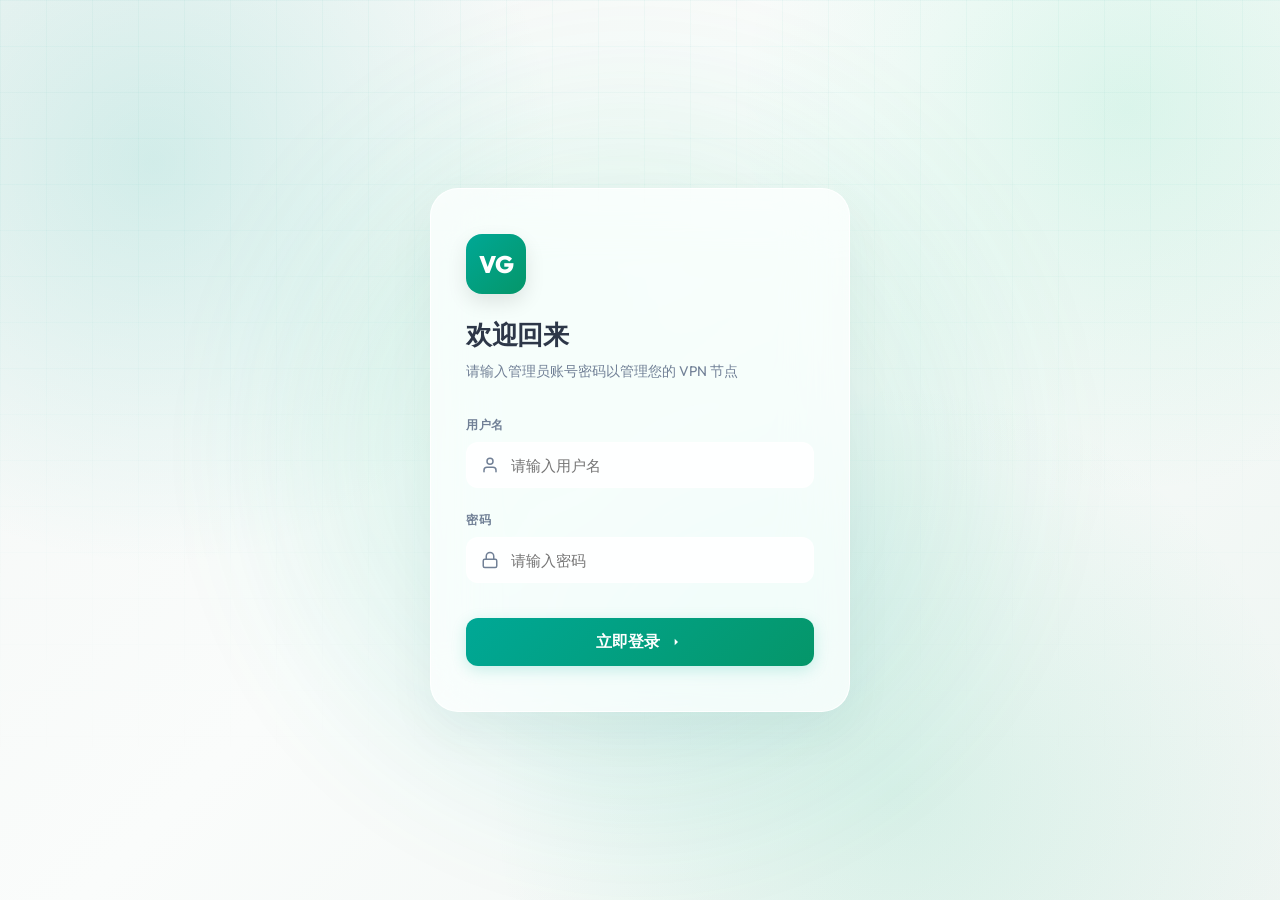
==== web/login.html @ b131cd3c "feat: add login page with responsive design and error handling" ====
<!DOCTYPE html>
<html lang="zh-CN">
<head>
    <meta charset="UTF-8">
    <meta name="viewport" content="width=device-width, initial-scale=1.0">
    <title>登录 - Aimili-VPNGate 面板</title>
    <style>
        @import url('https://fonts.googleapis.com/css2?family=Inter:wght@300;400;500;600;700;800&family=Outfit:wght@300;400;500;600;700&family=JetBrains+Mono:wght@400;500&display=swap');

        :root {
            --primary: #00a896;      /* 温润翡翠绿 */
            --second: #059669;       /* 翠绿 */
            --third: #3b82f6;        /* 晴空蓝 */

            --page-a: #f4f7f6;       /* 白玉微灰 */
            --page-b: #fafcfb;       /* 白玉莹润 */
            --page-c: #eef5f2;       /* 浅青 */

            --text: #2d3748;
            --muted: #718096;
            --glass: rgba(255, 255, 255, 0.72);
            --glass-strong: rgba(255, 255, 255, 0.88);
            --border: rgba(255, 255, 255, 0.92);
            --card: rgba(255, 255, 255, 0.78);

            --shadow: 0 30px 90px rgba(0, 80, 70, 0.08);
            --soft-shadow: 0 20px 50px rgba(0, 80, 70, 0.05);

            --grid: rgba(0, 168, 150, 0.035);
            --glow-1: rgba(0, 168, 150, 0.15);
            --glow-2: rgba(52, 211, 153, 0.15);
            --glow-3: rgba(16, 185, 129, 0.12);
            
            --success: #10b981;
            --danger: #ef4444;
            --warning: #f59e0b;
        }

        body.theme-white {
            --primary: #00a896;
            --second: #059669;
            --third: #3b82f6;
            --page-a: #f4f7f6;
            --page-b: #fafcfb;
            --page-c: #eef5f2;
            --text: #2d3748;
            --muted: #718096;
            --glass: rgba(255, 255, 255, 0.72);
            --glass-strong: rgba(255, 255, 255, 0.88);
            --border: rgba(255, 255, 255, 0.92);
            --card: rgba(255, 255, 255, 0.78);
            --shadow: 0 30px 90px rgba(0, 80, 70, 0.08);
            --soft-shadow: 0 20px 50px rgba(0, 80, 70, 0.05);
            --grid: rgba(0, 168, 150, 0.035);
            --glow-1: rgba(0, 168, 150, 0.15);
            --glow-2: rgba(52, 211, 153, 0.15);
            --glow-3: rgba(16, 185, 129, 0.12);
        }

        body.theme-blue {
            --primary: #4f7cff;
            --second: #00d7b9;
            --third: #9b6cff;
            --page-a: #edf3ff;
            --page-b: #f9fbff;
            --page-c: #edf8f5;
            --text: #111827;
            --muted: #7b8498;
            --glass: rgba(255,255,255,.58);
            --glass-strong: rgba(255,255,255,.78);
            --border: rgba(255,255,255,.78);
            --card: rgba(255,255,255,.62);
            --shadow: 0 30px 90px rgba(42,66,120,.18);
            --soft-shadow: 0 22px 56px rgba(45,70,125,.11);
            --grid: rgba(30,60,120,.055);
            --glow-1: rgba(79,124,255,.34);
            --glow-2: rgba(0,215,185,.28);
            --glow-3: rgba(155,108,255,.26);
        }

        body.theme-orange {
            --primary: #ff8a3d;
            --second: #ffd166;
            --third: #ff5c35;
            --page-a: #fff0e4;
            --page-b: #fffaf4;
            --page-c: #fff3df;
            --text: #111827;
            --muted: #7b8498;
            --glass: rgba(255,255,255,.58);
            --glass-strong: rgba(255,255,255,.78);
            --border: rgba(255,255,255,.78);
            --card: rgba(255,255,255,.62);
            --shadow: 0 30px 90px rgba(42,66,120,.18);
            --soft-shadow: 0 22px 56px rgba(45,70,125,.11);
            --grid: rgba(30,60,120,.055);
            --glow-1: rgba(255,138,61,.36);
            --glow-2: rgba(255,209,102,.26);
            --glow-3: rgba(255,92,53,.24);
        }

        body.theme-red {
            --primary: #ff2d55;
            --second: #ff6b6b;
            --third: #7c1d2c;
            --page-a: #08090d;
            --page-b: #141016;
            --page-c: #25080d;
            --text: #f8fafc;
            --muted: #a2a7b5;
            --glass: rgba(21,22,30,.66);
            --glass-strong: rgba(28,30,40,.78);
            --border: rgba(255,255,255,.12);
            --card: rgba(24,25,35,.72);
            --shadow: 0 34px 100px rgba(0,0,0,.45);
            --soft-shadow: 0 24px 60px rgba(0,0,0,.32);
            --grid: rgba(255,255,255,.045);
            --glow-1: rgba(255,45,85,.3);
            --glow-2: rgba(255,107,107,.18);
            --glow-3: rgba(124,29,44,.28);
        }

        * {
            margin: 0;
            padding: 0;
            box-sizing: border-box;
        }

        body {
            min-height: 100vh;
            font-family: 'Outfit', 'Inter', -apple-system, BlinkMacSystemFont, "Segoe UI", "Microsoft YaHei", "PingFang SC", "Noto Sans CJK SC", "Source Han Sans SC", Roboto, sans-serif;
            color: var(--text);
            background:
                radial-gradient(circle at 12% 18%, var(--glow-1), transparent 30%),
                radial-gradient(circle at 88% 12%, var(--glow-2), transparent 28%),
                radial-gradient(circle at 70% 88%, var(--glow-3), transparent 34%),
                linear-gradient(135deg, var(--page-a) 0%, var(--page-b) 45%, var(--page-c) 100%);
            background-attachment: fixed;
            overflow: hidden;
            display: flex;
            align-items: center;
            justify-content: center;
            padding: 20px;
            position: relative;
        }

        body::before {
            content: "";
            position: fixed;
            inset: 0;
            background-image:
                linear-gradient(var(--grid) 1px, transparent 1px),
                linear-gradient(90deg, var(--grid) 1px, transparent 1px);
            background-size: 46px 46px;
            mask-image: linear-gradient(to bottom, black 0%, transparent 88%);
            pointer-events: none;
            z-index: -3;
        }

        body::after {
            content: "";
            position: fixed;
            width: 680px;
            height: 680px;
            left: 50%;
            top: 50%;
            transform: translate(-50%, -50%);
            background: conic-gradient(from 180deg, var(--glow-1), var(--glow-2), var(--glow-3), var(--glow-1));
            filter: blur(80px);
            border-radius: 50%;
            opacity: .75;
            animation: aurora 14s ease-in-out infinite alternate;
            pointer-events: none;
            z-index: -2;
        }

        @keyframes aurora {
            0% { transform: translate(-54%, -52%) scale(.95) rotate(0deg); }
            100% { transform: translate(-46%, -48%) scale(1.1) rotate(18deg); }
        }

        .login-card {
            background: var(--card);
            backdrop-filter: blur(30px) saturate(180%);
            -webkit-backdrop-filter: blur(30px) saturate(180%);
            border: 1px solid var(--border);
            border-radius: 28px;
            box-shadow: var(--soft-shadow);
            width: 100%;
            max-width: 420px;
            padding: 45px 35px;
            transition: all 0.3s cubic-bezier(0.4, 0, 0.2, 1);
            position: relative;
            z-index: 10;
        }

        .login-card:hover {
            box-shadow: var(--shadow);
        }

        .logo {
            display: inline-flex;
            align-items: center;
            justify-content: center;
            width: 60px;
            height: 60px;
            border-radius: 16px;
            background: linear-gradient(135deg, var(--primary), var(--second));
            color: #fff;
            font-size: 24px;
            font-weight: 800;
            margin-bottom: 24px;
            box-shadow: 0 8px 20px rgba(0,0,0,0.1);
            transition: transform 0.3s ease;
        }

        .login-card:hover .logo {
            transform: rotate(-6deg) scale(1.05);
        }

        .login-card h2 {
            font-size: 26px;
            font-weight: 700;
            margin-bottom: 8px;
            letter-spacing: -0.5px;
        }

        .login-card p {
            color: var(--muted);
            font-size: 14px;
            margin-bottom: 35px;
            line-height: 1.5;
        }

        .form-group {
            margin-bottom: 24px;
            text-align: left;
        }

        .form-group label {
            display: block;
            font-size: 12px;
            color: var(--muted);
            margin-bottom: 8px;
            font-weight: 600;
            letter-spacing: 0.5px;
            text-transform: uppercase;
        }

        .input-wrapper {
            position: relative;
            display: flex;
            align-items: center;
        }

        .form-input {
            width: 100%;
            height: 46px;
            border-radius: 12px;
            border: 1px solid var(--border);
            background: var(--glass-strong);
            color: var(--text);
            padding: 0 16px 0 44px;
            outline: 0;
            font-size: 15px;
            transition: border-color 0.2s, box-shadow 0.2s, background-color 0.2s;
        }

        body.theme-red .form-input {
            background: rgba(255, 255, 255, 0.05);
        }

        .form-input:focus {
            border-color: var(--primary);
            box-shadow: 0 0 0 3px rgba(0, 168, 150, 0.15);
            background: var(--glass-strong);
        }

        body.theme-blue .form-input:focus {
            box-shadow: 0 0 0 3px rgba(79, 124, 255, 0.15);
        }
        body.theme-orange .form-input:focus {
            box-shadow: 0 0 0 3px rgba(255, 138, 61, 0.15);
        }
        body.theme-red .form-input:focus {
            box-shadow: 0 0 0 3px rgba(255, 45, 85, 0.15);
            background: rgba(255, 255, 255, 0.08);
        }

        .input-icon {
            position: absolute;
            left: 15px;
            color: var(--muted);
            width: 18px;
            height: 18px;
            pointer-events: none;
            transition: color 0.2s;
        }

        .form-input:focus + .input-icon {
            color: var(--primary);
        }

        .btn {
            width: 100%;
            height: 48px;
            border: 0;
            border-radius: 12px;
            background: linear-gradient(135deg, var(--primary), var(--second));
            color: #fff;
            font-weight: 600;
            font-size: 15.5px;
            cursor: pointer;
            display: flex;
            align-items: center;
            justify-content: center;
            gap: 8px;
            box-shadow: 0 4px 15px rgba(0, 168, 150, 0.2);
            transition: opacity 0.2s, transform 0.2s, box-shadow 0.2s;
            margin-top: 35px;
        }

        body.theme-blue .btn {
            box-shadow: 0 4px 15px rgba(79, 124, 255, 0.2);
        }
        body.theme-orange .btn {
            box-shadow: 0 4px 15px rgba(255, 138, 61, 0.2);
        }
        body.theme-red .btn {
            box-shadow: 0 4px 15px rgba(255, 45, 85, 0.2);
        }

        .btn:hover {
            opacity: 0.95;
            transform: translateY(-1px);
            box-shadow: 0 6px 20px rgba(0, 168, 150, 0.35);
        }
        body.theme-blue .btn:hover {
            box-shadow: 0 6px 20px rgba(79, 124, 255, 0.35);
        }
        body.theme-orange .btn:hover {
            box-shadow: 0 6px 20px rgba(255, 138, 61, 0.35);
        }
        body.theme-red .btn:hover {
            box-shadow: 0 6px 20px rgba(255, 45, 85, 0.35);
        }

        .btn:active {
            transform: translateY(0);
        }

        .btn:disabled {
            opacity: 0.6;
            cursor: not-allowed;
            transform: none !important;
            box-shadow: none !important;
        }

        .alert {
            padding: 12px 16px;
            border-radius: 12px;
            font-size: 13.5px;
            margin-bottom: 24px;
            display: flex;
            align-items: center;
            gap: 10px;
            text-align: left;
            background: rgba(239, 68, 68, 0.08);
            border: 1px solid rgba(239, 68, 68, 0.15);
            color: var(--danger);
            animation: shake 0.4s ease;
        }

        @keyframes shake {
            0%, 100% { transform: translateX(0); }
            20%, 60% { transform: translateX(-6px); }
            40%, 80% { transform: translateX(6px); }
        }
    </style>
</head>
<body>
    <script>
        // Set body class according to theme immediately before content renders to prevent flicker
        const savedTheme = localStorage.getItem('theme') || 'theme-white';
        document.body.className = savedTheme;
    </script>

    <div class="login-card">
        <div class="logo">VG</div>
        <h2>欢迎回来</h2>
        <p>请输入管理员账号密码以管理您的 VPN 节点</p>

        <div id="error_text" class="alert" style="display: none;">
            <svg style="width:16px;height:16px;fill:currentColor" viewBox="0 0 24 24"><path d="M12 2C6.48 2 2 6.48 2 12s4.48 10 10 10 10-4.48 10-10S17.52 2 12 2zm1 15h-2v-6h2v6zm0-8h-2V7h2v2z"/></svg>
            <span>账号或密码不正确，请重新输入</span>
        </div>

        <form id="login_form" onsubmit="handleLogin(event)">
            <div class="form-group">
                <label for="username">用户名</label>
                <div class="input-wrapper">
                    <input type="text" id="username" name="username" class="form-input" placeholder="请输入用户名" required autocomplete="username">
                    <svg class="input-icon" viewBox="0 0 24 24" fill="none" stroke="currentColor" stroke-width="2" stroke-linecap="round" stroke-linejoin="round"><path d="M20 21v-2a4 4 0 0 0-4-4H8a4 4 0 0 0-4 4v2"/><circle cx="12" cy="7" r="4"/></svg>
                </div>
            </div>
            
            <div class="form-group">
                <label for="password">密码</label>
                <div class="input-wrapper">
                    <input type="password" id="password" name="password" class="form-input" placeholder="请输入密码" required autocomplete="current-password">
                    <svg class="input-icon" viewBox="0 0 24 24" fill="none" stroke="currentColor" stroke-width="2" stroke-linecap="round" stroke-linejoin="round"><rect x="3" y="11" width="18" height="11" rx="2" ry="2"/><path d="M7 11V7a5 5 0 0 1 10 0v4"/></svg>
                </div>
            </div>
            
            <button type="submit" id="submit_btn" class="btn">
                <span>立即登录</span>
                <svg style="width:16px;height:16px;fill:currentColor" viewBox="0 0 24 24"><path d="M10 17l5-5-5-5v10z"/></svg>
            </button>
        </form>
    </div>

    <script>
        async function handleLogin(e) {
            e.preventDefault();
            const uname = document.getElementById("username").value.trim();
            const pwd = document.getElementById("password").value.trim();
            const errorText = document.getElementById("error_text");
            const submitBtn = document.getElementById("submit_btn");

            errorText.style.display = "none";
            submitBtn.disabled = true;
            submitBtn.querySelector("span").textContent = "正在验证...";

            try {
                const response = await fetch("./api/login", {
                    method: "POST",
                    headers: { "Content-Type": "application/json" },
                    body: JSON.stringify({ username: uname, password: pwd })
                });

                const data = await response.json();
                if (response.ok && data.ok) {
                    window.location.reload();
                } else {
                    errorText.querySelector("span").textContent = data.error || "账号或密码不正确，请重新输入";
                    errorText.style.display = "flex";
                    errorText.style.animation = 'none';
                    errorText.offsetHeight; /* trigger reflow */
                    errorText.style.animation = null; 
                    submitBtn.disabled = false;
                    submitBtn.querySelector("span").textContent = "立即登录";
                }
            } catch (err) {
                errorText.querySelector("span").textContent = "连接服务器失败，请稍后重试";
                errorText.style.display = "flex";
                submitBtn.disabled = false;
                submitBtn.querySelector("span").textContent = "立即登录";
            }
        }
    </script>
</body>
</html>
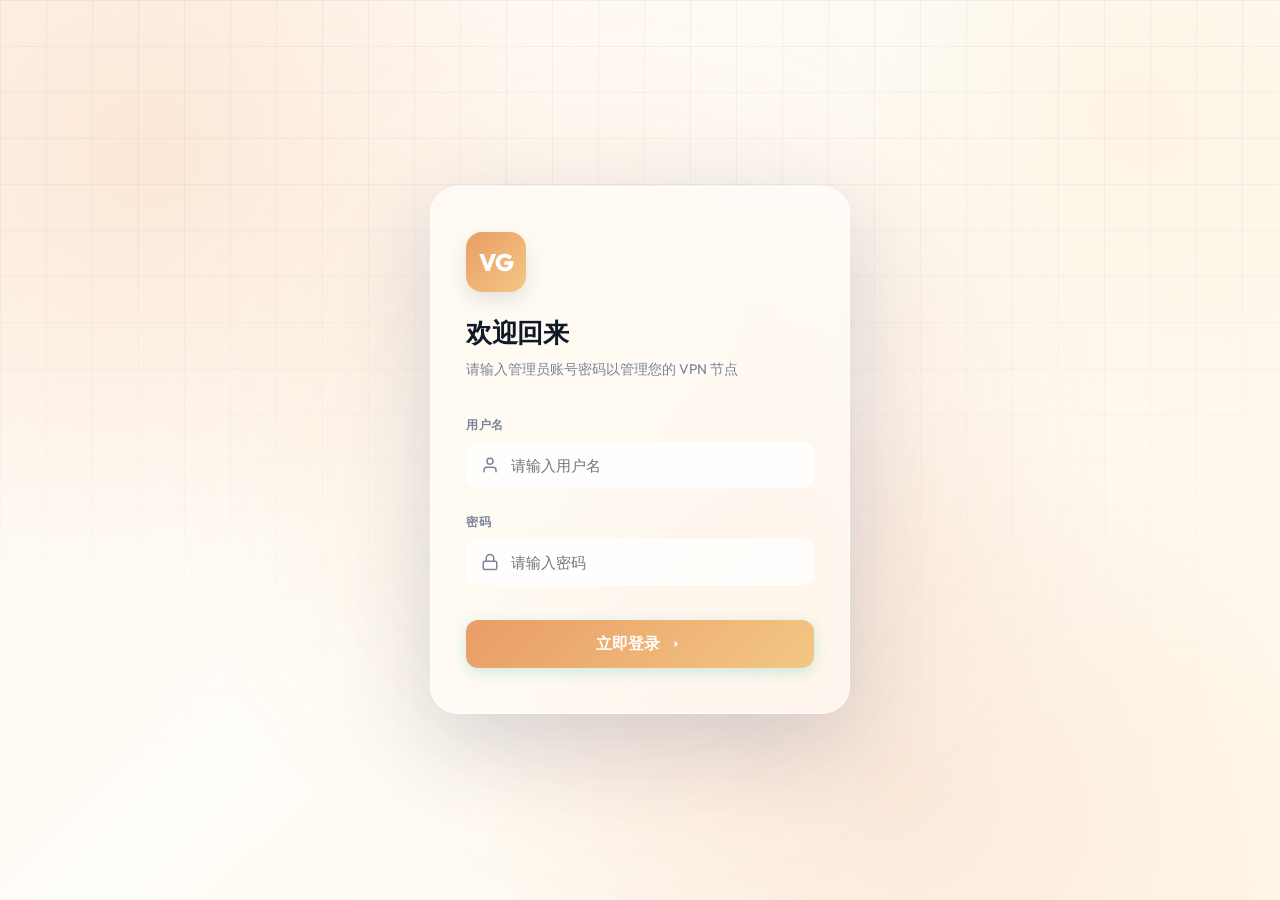
==== commit 97164990: "feat: add subscription management and node sharing UI components" ====
--- a/web/login.html
+++ b/web/login.html
@@ -1,462 +1,241 @@
 <!DOCTYPE html>
 <html lang="zh-CN">
 <head>
-    <meta charset="UTF-8">
-    <meta name="viewport" content="width=device-width, initial-scale=1.0">
-    <title>登录 - Aimili-VPNGate 面板</title>
-    <style>
-        @import url('https://fonts.googleapis.com/css2?family=Inter:wght@300;400;500;600;700;800&family=Outfit:wght@300;400;500;600;700&family=JetBrains+Mono:wght@400;500&display=swap');
-
-        :root {
-            --primary: #00a896;      /* 温润翡翠绿 */
-            --second: #059669;       /* 翠绿 */
-            --third: #3b82f6;        /* 晴空蓝 */
-
-            --page-a: #f4f7f6;       /* 白玉微灰 */
-            --page-b: #fafcfb;       /* 白玉莹润 */
-            --page-c: #eef5f2;       /* 浅青 */
-
-            --text: #2d3748;
-            --muted: #718096;
-            --glass: rgba(255, 255, 255, 0.72);
-            --glass-strong: rgba(255, 255, 255, 0.88);
-            --border: rgba(255, 255, 255, 0.92);
-            --card: rgba(255, 255, 255, 0.78);
-
-            --shadow: 0 30px 90px rgba(0, 80, 70, 0.08);
-            --soft-shadow: 0 20px 50px rgba(0, 80, 70, 0.05);
-
-            --grid: rgba(0, 168, 150, 0.035);
-            --glow-1: rgba(0, 168, 150, 0.15);
-            --glow-2: rgba(52, 211, 153, 0.15);
-            --glow-3: rgba(16, 185, 129, 0.12);
-            
-            --success: #10b981;
-            --danger: #ef4444;
-            --warning: #f59e0b;
-        }
-
-        body.theme-white {
-            --primary: #00a896;
-            --second: #059669;
-            --third: #3b82f6;
-            --page-a: #f4f7f6;
-            --page-b: #fafcfb;
-            --page-c: #eef5f2;
-            --text: #2d3748;
-            --muted: #718096;
-            --glass: rgba(255, 255, 255, 0.72);
-            --glass-strong: rgba(255, 255, 255, 0.88);
-            --border: rgba(255, 255, 255, 0.92);
-            --card: rgba(255, 255, 255, 0.78);
-            --shadow: 0 30px 90px rgba(0, 80, 70, 0.08);
-            --soft-shadow: 0 20px 50px rgba(0, 80, 70, 0.05);
-            --grid: rgba(0, 168, 150, 0.035);
-            --glow-1: rgba(0, 168, 150, 0.15);
-            --glow-2: rgba(52, 211, 153, 0.15);
-            --glow-3: rgba(16, 185, 129, 0.12);
-        }
-
-        body.theme-blue {
-            --primary: #4f7cff;
-            --second: #00d7b9;
-            --third: #9b6cff;
-            --page-a: #edf3ff;
-            --page-b: #f9fbff;
-            --page-c: #edf8f5;
-            --text: #111827;
-            --muted: #7b8498;
-            --glass: rgba(255,255,255,.58);
-            --glass-strong: rgba(255,255,255,.78);
-            --border: rgba(255,255,255,.78);
-            --card: rgba(255,255,255,.62);
-            --shadow: 0 30px 90px rgba(42,66,120,.18);
-            --soft-shadow: 0 22px 56px rgba(45,70,125,.11);
-            --grid: rgba(30,60,120,.055);
-            --glow-1: rgba(79,124,255,.34);
-            --glow-2: rgba(0,215,185,.28);
-            --glow-3: rgba(155,108,255,.26);
-        }
-
-        body.theme-orange {
-            --primary: #ff8a3d;
-            --second: #ffd166;
-            --third: #ff5c35;
-            --page-a: #fff0e4;
-            --page-b: #fffaf4;
-            --page-c: #fff3df;
-            --text: #111827;
-            --muted: #7b8498;
-            --glass: rgba(255,255,255,.58);
-            --glass-strong: rgba(255,255,255,.78);
-            --border: rgba(255,255,255,.78);
-            --card: rgba(255,255,255,.62);
-            --shadow: 0 30px 90px rgba(42,66,120,.18);
-            --soft-shadow: 0 22px 56px rgba(45,70,125,.11);
-            --grid: rgba(30,60,120,.055);
-            --glow-1: rgba(255,138,61,.36);
-            --glow-2: rgba(255,209,102,.26);
-            --glow-3: rgba(255,92,53,.24);
-        }
-
-        body.theme-red {
-            --primary: #ff2d55;
-            --second: #ff6b6b;
-            --third: #7c1d2c;
-            --page-a: #08090d;
-            --page-b: #141016;
-            --page-c: #25080d;
-            --text: #f8fafc;
-            --muted: #a2a7b5;
-            --glass: rgba(21,22,30,.66);
-            --glass-strong: rgba(28,30,40,.78);
-            --border: rgba(255,255,255,.12);
-            --card: rgba(24,25,35,.72);
-            --shadow: 0 34px 100px rgba(0,0,0,.45);
-            --soft-shadow: 0 24px 60px rgba(0,0,0,.32);
-            --grid: rgba(255,255,255,.045);
-            --glow-1: rgba(255,45,85,.3);
-            --glow-2: rgba(255,107,107,.18);
-            --glow-3: rgba(124,29,44,.28);
-        }
-
-        * {
-            margin: 0;
-            padding: 0;
-            box-sizing: border-box;
-        }
-
-        body {
-            min-height: 100vh;
-            font-family: 'Outfit', 'Inter', -apple-system, BlinkMacSystemFont, "Segoe UI", "Microsoft YaHei", "PingFang SC", "Noto Sans CJK SC", "Source Han Sans SC", Roboto, sans-serif;
-            color: var(--text);
-            background:
-                radial-gradient(circle at 12% 18%, var(--glow-1), transparent 30%),
-                radial-gradient(circle at 88% 12%, var(--glow-2), transparent 28%),
-                radial-gradient(circle at 70% 88%, var(--glow-3), transparent 34%),
-                linear-gradient(135deg, var(--page-a) 0%, var(--page-b) 45%, var(--page-c) 100%);
-            background-attachment: fixed;
-            overflow: hidden;
-            display: flex;
-            align-items: center;
-            justify-content: center;
-            padding: 20px;
-            position: relative;
-        }
-
-        body::before {
-            content: "";
-            position: fixed;
-            inset: 0;
-            background-image:
-                linear-gradient(var(--grid) 1px, transparent 1px),
-                linear-gradient(90deg, var(--grid) 1px, transparent 1px);
-            background-size: 46px 46px;
-            mask-image: linear-gradient(to bottom, black 0%, transparent 88%);
-            pointer-events: none;
-            z-index: -3;
-        }
-
-        body::after {
-            content: "";
-            position: fixed;
-            width: 680px;
-            height: 680px;
-            left: 50%;
-            top: 50%;
-            transform: translate(-50%, -50%);
-            background: conic-gradient(from 180deg, var(--glow-1), var(--glow-2), var(--glow-3), var(--glow-1));
-            filter: blur(80px);
-            border-radius: 50%;
-            opacity: .75;
-            animation: aurora 14s ease-in-out infinite alternate;
-            pointer-events: none;
-            z-index: -2;
-        }
-
-        @keyframes aurora {
-            0% { transform: translate(-54%, -52%) scale(.95) rotate(0deg); }
-            100% { transform: translate(-46%, -48%) scale(1.1) rotate(18deg); }
-        }
-
-        .login-card {
-            background: var(--card);
-            backdrop-filter: blur(30px) saturate(180%);
-            -webkit-backdrop-filter: blur(30px) saturate(180%);
-            border: 1px solid var(--border);
-            border-radius: 28px;
-            box-shadow: var(--soft-shadow);
-            width: 100%;
-            max-width: 420px;
-            padding: 45px 35px;
-            transition: all 0.3s cubic-bezier(0.4, 0, 0.2, 1);
-            position: relative;
-            z-index: 10;
-        }
-
-        .login-card:hover {
-            box-shadow: var(--shadow);
-        }
-
-        .logo {
-            display: inline-flex;
-            align-items: center;
-            justify-content: center;
-            width: 60px;
-            height: 60px;
-            border-radius: 16px;
-            background: linear-gradient(135deg, var(--primary), var(--second));
-            color: #fff;
-            font-size: 24px;
-            font-weight: 800;
-            margin-bottom: 24px;
-            box-shadow: 0 8px 20px rgba(0,0,0,0.1);
-            transition: transform 0.3s ease;
-        }
-
-        .login-card:hover .logo {
-            transform: rotate(-6deg) scale(1.05);
-        }
-
-        .login-card h2 {
-            font-size: 26px;
-            font-weight: 700;
-            margin-bottom: 8px;
-            letter-spacing: -0.5px;
-        }
-
-        .login-card p {
-            color: var(--muted);
-            font-size: 14px;
-            margin-bottom: 35px;
-            line-height: 1.5;
-        }
-
-        .form-group {
-            margin-bottom: 24px;
-            text-align: left;
-        }
-
-        .form-group label {
-            display: block;
-            font-size: 12px;
-            color: var(--muted);
-            margin-bottom: 8px;
-            font-weight: 600;
-            letter-spacing: 0.5px;
-            text-transform: uppercase;
-        }
-
-        .input-wrapper {
-            position: relative;
-            display: flex;
-            align-items: center;
-        }
-
-        .form-input {
-            width: 100%;
-            height: 46px;
-            border-radius: 12px;
-            border: 1px solid var(--border);
-            background: var(--glass-strong);
-            color: var(--text);
-            padding: 0 16px 0 44px;
-            outline: 0;
-            font-size: 15px;
-            transition: border-color 0.2s, box-shadow 0.2s, background-color 0.2s;
-        }
-
-        body.theme-red .form-input {
-            background: rgba(255, 255, 255, 0.05);
-        }
-
-        .form-input:focus {
-            border-color: var(--primary);
-            box-shadow: 0 0 0 3px rgba(0, 168, 150, 0.15);
-            background: var(--glass-strong);
-        }
-
-        body.theme-blue .form-input:focus {
-            box-shadow: 0 0 0 3px rgba(79, 124, 255, 0.15);
-        }
-        body.theme-orange .form-input:focus {
-            box-shadow: 0 0 0 3px rgba(255, 138, 61, 0.15);
-        }
-        body.theme-red .form-input:focus {
-            box-shadow: 0 0 0 3px rgba(255, 45, 85, 0.15);
-            background: rgba(255, 255, 255, 0.08);
-        }
-
-        .input-icon {
-            position: absolute;
-            left: 15px;
-            color: var(--muted);
-            width: 18px;
-            height: 18px;
-            pointer-events: none;
-            transition: color 0.2s;
-        }
-
-        .form-input:focus + .input-icon {
-            color: var(--primary);
-        }
-
-        .btn {
-            width: 100%;
-            height: 48px;
-            border: 0;
-            border-radius: 12px;
-            background: linear-gradient(135deg, var(--primary), var(--second));
-            color: #fff;
-            font-weight: 600;
-            font-size: 15.5px;
-            cursor: pointer;
-            display: flex;
-            align-items: center;
-            justify-content: center;
-            gap: 8px;
-            box-shadow: 0 4px 15px rgba(0, 168, 150, 0.2);
-            transition: opacity 0.2s, transform 0.2s, box-shadow 0.2s;
-            margin-top: 35px;
-        }
-
-        body.theme-blue .btn {
-            box-shadow: 0 4px 15px rgba(79, 124, 255, 0.2);
-        }
-        body.theme-orange .btn {
-            box-shadow: 0 4px 15px rgba(255, 138, 61, 0.2);
-        }
-        body.theme-red .btn {
-            box-shadow: 0 4px 15px rgba(255, 45, 85, 0.2);
-        }
-
-        .btn:hover {
-            opacity: 0.95;
-            transform: translateY(-1px);
-            box-shadow: 0 6px 20px rgba(0, 168, 150, 0.35);
-        }
-        body.theme-blue .btn:hover {
-            box-shadow: 0 6px 20px rgba(79, 124, 255, 0.35);
-        }
-        body.theme-orange .btn:hover {
-            box-shadow: 0 6px 20px rgba(255, 138, 61, 0.35);
-        }
-        body.theme-red .btn:hover {
-            box-shadow: 0 6px 20px rgba(255, 45, 85, 0.35);
-        }
-
-        .btn:active {
-            transform: translateY(0);
-        }
-
-        .btn:disabled {
-            opacity: 0.6;
-            cursor: not-allowed;
-            transform: none !important;
-            box-shadow: none !important;
-        }
-
-        .alert {
-            padding: 12px 16px;
-            border-radius: 12px;
-            font-size: 13.5px;
-            margin-bottom: 24px;
-            display: flex;
-            align-items: center;
-            gap: 10px;
-            text-align: left;
-            background: rgba(239, 68, 68, 0.08);
-            border: 1px solid rgba(239, 68, 68, 0.15);
-            color: var(--danger);
-            animation: shake 0.4s ease;
-        }
-
-        @keyframes shake {
-            0%, 100% { transform: translateX(0); }
-            20%, 60% { transform: translateX(-6px); }
-            40%, 80% { transform: translateX(6px); }
-        }
-    </style>
+  <meta charset="UTF-8">
+  <meta name="viewport" content="width=device-width, initial-scale=1.0">
+  <title>登录 - Aimili-VPNGate 面板</title>
+  <link rel="stylesheet" href="css/theme.css">
+  <style>
+    /* 登录页独有的极光背景，使用主题变量 */
+    :root {
+      --grid: rgba(30, 60, 120, 0.055);
+      --glow-1: rgba(233, 157, 102, 0.18);
+      --glow-2: rgba(243, 199, 132, 0.14);
+      --glow-3: rgba(217, 120, 82, 0.12);
+    }
+
+    body {
+      min-height: 100vh;
+      margin: 0;
+      font-family: 'Outfit', 'Inter', -apple-system, BlinkMacSystemFont, "Segoe UI", "Microsoft YaHei", "PingFang SC", sans-serif;
+      color: var(--text);
+      background:
+        radial-gradient(circle at 12% 18%, var(--glow-1), transparent 30%),
+        radial-gradient(circle at 88% 12%, var(--glow-2), transparent 28%),
+        radial-gradient(circle at 70% 88%, var(--glow-3), transparent 34%),
+        linear-gradient(135deg, var(--page-a) 0%, var(--page-b) 45%, var(--page-c) 100%);
+      background-attachment: fixed;
+      display: flex; align-items: center; justify-content: center;
+      padding: 20px; position: relative;
+    }
+
+    body::before {
+      content: ""; position: fixed; inset: 0;
+      background-image: linear-gradient(var(--grid) 1px, transparent 1px),
+                        linear-gradient(90deg, var(--grid) 1px, transparent 1px);
+      background-size: 46px 46px;
+      mask-image: linear-gradient(to bottom, black 0%, transparent 88%);
+      pointer-events: none; z-index: -3;
+    }
+
+    body::after {
+      content: ""; position: fixed;
+      width: 680px; height: 680px;
+      left: 50%; top: 50%;
+      transform: translate(-50%, -50%);
+      background: conic-gradient(from 180deg, var(--glow-1), var(--glow-2), var(--glow-3), var(--glow-1));
+      filter: blur(80px); border-radius: 50%; opacity: .75;
+      animation: aurora 14s ease-in-out infinite alternate;
+      pointer-events: none; z-index: -2;
+    }
+
+    @keyframes aurora {
+      0% { transform: translate(-54%, -52%) scale(.95) rotate(0deg); }
+      100% { transform: translate(-46%, -48%) scale(1.1) rotate(18deg); }
+    }
+
+    /* 登录卡片 */
+    .login-card {
+      background: var(--card);
+      backdrop-filter: blur(30px) saturate(180%);
+      -webkit-backdrop-filter: blur(30px) saturate(180%);
+      border: 1px solid var(--border);
+      border-radius: 28px;
+      box-shadow: var(--shadow);
+      width: 100%; max-width: 420px;
+      padding: 45px 35px;
+      position: relative; z-index: 10;
+      transition: box-shadow .3s;
+    }
+
+    .logo {
+      display: inline-flex; align-items: center; justify-content: center;
+      width: 60px; height: 60px; border-radius: 16px;
+      background: linear-gradient(135deg, var(--primary), var(--second));
+      color: #fff; font-size: 24px; font-weight: 800;
+      margin-bottom: 24px;
+      box-shadow: 0 8px 20px rgba(0, 0, 0, 0.1);
+      transition: transform .3s;
+    }
+    .login-card:hover .logo { transform: rotate(-6deg) scale(1.05); }
+
+    .login-card h2 { font-size: 26px; font-weight: 700; margin-bottom: 8px; letter-spacing: -0.5px; }
+    .login-card p { color: var(--muted); font-size: 14px; margin-bottom: 35px; }
+
+    .form-group { margin-bottom: 24px; text-align: left; }
+    .form-group label {
+      display: block; font-size: 12px; color: var(--muted);
+      margin-bottom: 8px; font-weight: 600; text-transform: uppercase; letter-spacing: 0.5px;
+    }
+
+    .input-wrapper { position: relative; display: flex; align-items: center; }
+    .form-input {
+      width: 100%; height: 46px; border-radius: 12px;
+      border: 1px solid var(--border);
+      background: var(--glass-strong); color: var(--text);
+      padding: 0 16px 0 44px; outline: 0; font-size: 15px;
+      transition: border-color .2s, box-shadow .2s;
+    }
+    .form-input:focus {
+      border-color: var(--primary);
+      box-shadow: 0 0 0 3px var(--focus-ring);
+    }
+
+    .input-icon {
+      position: absolute; left: 15px; color: var(--muted);
+      width: 18px; height: 18px; pointer-events: none;
+      transition: color .2s;
+    }
+    .form-input:focus + .input-icon { color: var(--primary); }
+
+    .btn-submit {
+      width: 100%; height: 48px; border: 0; border-radius: 12px;
+      background: linear-gradient(135deg, var(--primary), var(--second));
+      color: #fff; font-weight: 600; font-size: 15.5px;
+      cursor: pointer; display: flex; align-items: center; justify-content: center; gap: 8px;
+      box-shadow: 0 4px 15px rgba(0, 168, 150, 0.2);
+      transition: opacity .2s, transform .2s, box-shadow .2s;
+      margin-top: 35px;
+    }
+    .btn-submit:hover { opacity: .95; transform: translateY(-1px); box-shadow: 0 6px 20px rgba(0, 168, 150, 0.35); }
+    .btn-submit:active { transform: translateY(0); }
+    .btn-submit:disabled { opacity: .6; cursor: not-allowed; transform: none; box-shadow: none; }
+
+    .alert {
+      padding: 12px 16px; border-radius: 12px; font-size: 13.5px;
+      margin-bottom: 24px; display: flex; align-items: center; gap: 10px;
+      text-align: left;
+      background: var(--red-soft);
+      border: 1px solid color-mix(in srgb, var(--danger) 26%, transparent);
+      color: var(--danger);
+      animation: shake .4s ease;
+    }
+
+    @keyframes shake {
+      0%, 100% { transform: translateX(0); }
+      20%, 60% { transform: translateX(-6px); }
+      40%, 80% { transform: translateX(6px); }
+    }
+
+    /* 赤黑主题登录页覆盖 */
+    body:has(#theme-red:checked) .form-input {
+      background: rgba(255, 255, 255, 0.05);
+    }
+    body:has(#theme-red:checked) .form-input:focus {
+      box-shadow: 0 0 0 3px rgba(255, 45, 85, 0.15);
+      background: rgba(255, 255, 255, 0.08);
+    }
+    body:has(#theme-red:checked) .btn-submit {
+      box-shadow: 0 4px 15px rgba(255, 45, 85, 0.2);
+    }
+    body:has(#theme-red:checked) .btn-submit:hover {
+      box-shadow: 0 6px 20px rgba(255, 45, 85, 0.35);
+    }
+  </style>
 </head>
 <body>
-    <script>
-        // Set body class according to theme immediately before content renders to prevent flicker
-        const savedTheme = localStorage.getItem('theme') || 'theme-white';
-        document.body.className = savedTheme;
-    </script>
-
-    <div class="login-card">
-        <div class="logo">VG</div>
-        <h2>欢迎回来</h2>
-        <p>请输入管理员账号密码以管理您的 VPN 节点</p>
-
-        <div id="error_text" class="alert" style="display: none;">
-            <svg style="width:16px;height:16px;fill:currentColor" viewBox="0 0 24 24"><path d="M12 2C6.48 2 2 6.48 2 12s4.48 10 10 10 10-4.48 10-10S17.52 2 12 2zm1 15h-2v-6h2v6zm0-8h-2V7h2v2z"/></svg>
-            <span>账号或密码不正确，请重新输入</span>
+  <!-- 主题切换 (与主面板共享 localStorage key) -->
+  <input type="radio" name="theme" id="theme-orange" checked style="display:none">
+  <input type="radio" name="theme" id="theme-red" style="display:none">
+
+  <script>
+    (function(){
+      const saved = localStorage.getItem('theme') || 'theme-orange';
+      const el = document.getElementById(saved);
+      if (el) el.checked = true;
+    })();
+  </script>
+
+  <div class="login-card">
+    <div class="logo">VG</div>
+    <h2>欢迎回来</h2>
+    <p>请输入管理员账号密码以管理您的 VPN 节点</p>
+
+    <div id="error_text" class="alert" style="display:none">
+      <svg style="width:16px;height:16px;fill:currentColor" viewBox="0 0 24 24"><path d="M12 2C6.48 2 2 6.48 2 12s4.48 10 10 10 10-4.48 10-10S17.52 2 12 2zm1 15h-2v-6h2v6zm0-8h-2V7h2v2z"/></svg>
+      <span>账号或密码不正确，请重新输入</span>
+    </div>
+
+    <form id="login_form" onsubmit="handleLogin(event)">
+      <div class="form-group">
+        <label for="username">用户名</label>
+        <div class="input-wrapper">
+          <input type="text" id="username" name="username" class="form-input" placeholder="请输入用户名" required autocomplete="username">
+          <svg class="input-icon" viewBox="0 0 24 24" fill="none" stroke="currentColor" stroke-width="2" stroke-linecap="round" stroke-linejoin="round"><path d="M20 21v-2a4 4 0 0 0-4-4H8a4 4 0 0 0-4 4v2"/><circle cx="12" cy="7" r="4"/></svg>
         </div>
-
-        <form id="login_form" onsubmit="handleLogin(event)">
-            <div class="form-group">
-                <label for="username">用户名</label>
-                <div class="input-wrapper">
-                    <input type="text" id="username" name="username" class="form-input" placeholder="请输入用户名" required autocomplete="username">
-                    <svg class="input-icon" viewBox="0 0 24 24" fill="none" stroke="currentColor" stroke-width="2" stroke-linecap="round" stroke-linejoin="round"><path d="M20 21v-2a4 4 0 0 0-4-4H8a4 4 0 0 0-4 4v2"/><circle cx="12" cy="7" r="4"/></svg>
-                </div>
-            </div>
-            
-            <div class="form-group">
-                <label for="password">密码</label>
-                <div class="input-wrapper">
-                    <input type="password" id="password" name="password" class="form-input" placeholder="请输入密码" required autocomplete="current-password">
-                    <svg class="input-icon" viewBox="0 0 24 24" fill="none" stroke="currentColor" stroke-width="2" stroke-linecap="round" stroke-linejoin="round"><rect x="3" y="11" width="18" height="11" rx="2" ry="2"/><path d="M7 11V7a5 5 0 0 1 10 0v4"/></svg>
-                </div>
-            </div>
-            
-            <button type="submit" id="submit_btn" class="btn">
-                <span>立即登录</span>
-                <svg style="width:16px;height:16px;fill:currentColor" viewBox="0 0 24 24"><path d="M10 17l5-5-5-5v10z"/></svg>
-            </button>
-        </form>
-    </div>
-
-    <script>
-        async function handleLogin(e) {
-            e.preventDefault();
-            const uname = document.getElementById("username").value.trim();
-            const pwd = document.getElementById("password").value.trim();
-            const errorText = document.getElementById("error_text");
-            const submitBtn = document.getElementById("submit_btn");
-
-            errorText.style.display = "none";
-            submitBtn.disabled = true;
-            submitBtn.querySelector("span").textContent = "正在验证...";
-
-            try {
-                const response = await fetch("./api/login", {
-                    method: "POST",
-                    headers: { "Content-Type": "application/json" },
-                    body: JSON.stringify({ username: uname, password: pwd })
-                });
-
-                const data = await response.json();
-                if (response.ok && data.ok) {
-                    window.location.reload();
-                } else {
-                    errorText.querySelector("span").textContent = data.error || "账号或密码不正确，请重新输入";
-                    errorText.style.display = "flex";
-                    errorText.style.animation = 'none';
-                    errorText.offsetHeight; /* trigger reflow */
-                    errorText.style.animation = null; 
-                    submitBtn.disabled = false;
-                    submitBtn.querySelector("span").textContent = "立即登录";
-                }
-            } catch (err) {
-                errorText.querySelector("span").textContent = "连接服务器失败，请稍后重试";
-                errorText.style.display = "flex";
-                submitBtn.disabled = false;
-                submitBtn.querySelector("span").textContent = "立即登录";
-            }
+      </div>
+      <div class="form-group">
+        <label for="password">密码</label>
+        <div class="input-wrapper">
+          <input type="password" id="password" name="password" class="form-input" placeholder="请输入密码" required autocomplete="current-password">
+          <svg class="input-icon" viewBox="0 0 24 24" fill="none" stroke="currentColor" stroke-width="2" stroke-linecap="round" stroke-linejoin="round"><rect x="3" y="11" width="18" height="11" rx="2" ry="2"/><path d="M7 11V7a5 5 0 0 1 10 0v4"/></svg>
+        </div>
+      </div>
+      <button type="submit" id="submit_btn" class="btn-submit">
+        <span>立即登录</span>
+        <svg style="width:16px;height:16px;fill:currentColor" viewBox="0 0 24 24"><path d="M10 17l5-5-5-5v10z"/></svg>
+      </button>
+    </form>
+  </div>
+
+  <script>
+    async function handleLogin(e) {
+      e.preventDefault();
+      const uname = document.getElementById("username").value.trim();
+      const pwd = document.getElementById("password").value.trim();
+      const errorText = document.getElementById("error_text");
+      const submitBtn = document.getElementById("submit_btn");
+
+      errorText.style.display = "none";
+      submitBtn.disabled = true;
+      submitBtn.querySelector("span").textContent = "正在验证...";
+
+      try {
+        const response = await fetch("./api/login", {
+          method: "POST",
+          headers: { "Content-Type": "application/json" },
+          body: JSON.stringify({ username: uname, password: pwd })
+        });
+        const data = await response.json();
+        if (response.ok && data.ok) {
+          window.location.reload();
+        } else {
+          errorText.querySelector("span").textContent = data.error || "账号或密码不正确，请重新输入";
+          errorText.style.display = "flex";
+          // 重新触发 shake 动画
+          errorText.style.animation = 'none';
+          errorText.offsetHeight;
+          errorText.style.animation = null;
+          submitBtn.disabled = false;
+          submitBtn.querySelector("span").textContent = "立即登录";
         }
-    </script>
+      } catch (err) {
+        errorText.querySelector("span").textContent = "连接服务器失败，请稍后重试";
+        errorText.style.display = "flex";
+        submitBtn.disabled = false;
+        submitBtn.querySelector("span").textContent = "立即登录";
+      }
+    }
+  </script>
 </body>
 </html>
--- a/web/css/theme.css
+++ b/web/css/theme.css
@@ -0,0 +1,948 @@
+/* ═════════════════════════════════════════════════
+   AimiliVPN Panel — Theme System v2
+   Tailwind CDN + CSS Variables 双主题
+   仅定义 Tailwind 表达不了的：玻璃拟态、组件结构、主题切换、动画
+   ═════════════════════════════════════════════════ */
+
+@import url('https://fonts.googleapis.com/css2?family=Inter:wght@300;400;500;600;700;800&family=Outfit:wght@300;400;500;600;700&family=JetBrains+Mono:wght@400;500&display=swap');
+
+/* ── 主题：暖橙（默认） ── */
+:root,
+body:has(#theme-orange:checked) {
+  --primary: #e99d66;
+  --second: #f3c784;
+  --third: #d97852;
+  --page-a: #fff5ec;
+  --page-b: #fffdf8;
+  --page-c: #fff6e8;
+  --text: #111827;
+  --muted: #7b8498;
+  --text-soft: #a4acbc;
+  --glass: rgba(255,255,255,.58);
+  --glass-strong: rgba(255,255,255,.78);
+  --border: rgba(255,255,255,.78);
+  --card: rgba(255,255,255,.62);
+  --shadow: 0 30px 90px rgba(42,66,120,.18);
+  --soft-shadow: 0 22px 56px rgba(45,70,125,.11);
+  --grid: rgba(30,60,120,.055);
+  --glow-1: rgba(233,157,102,.18);
+  --glow-2: rgba(243,199,132,.14);
+  --glow-3: rgba(217,120,82,.12);
+  --success: #2fa37a;
+  --danger: #dc5a61;
+  --warning: #d99a32;
+  --green: var(--success);
+  --red: var(--danger);
+  --yellow: var(--warning);
+  --surface-line: rgba(124,86,50,.16);
+  --primary-soft: rgba(233,157,102,.1);
+  --green-soft: rgba(47,163,122,.12);
+  --red-soft: rgba(220,90,97,.12);
+  --yellow-soft: rgba(217,154,50,.12);
+  --focus-ring: rgba(233,157,102,.22);
+}
+
+/* ── 主题：赤黑 ── */
+body:has(#theme-red:checked) {
+  --primary: #e85b78;
+  --second: #d9778a;
+  --third: #6f2a3c;
+  --page-a: #08090d;
+  --page-b: #121018;
+  --page-c: #1d1118;
+  --text: #f8fafc;
+  --muted: #a2a7b5;
+  --text-soft: #76788e;
+  --glass: rgba(21,22,30,.66);
+  --glass-strong: rgba(28,30,40,.78);
+  --border: rgba(255,255,255,.12);
+  --card: rgba(24,25,35,.72);
+  --shadow: 0 34px 100px rgba(0,0,0,.45);
+  --soft-shadow: 0 24px 60px rgba(0,0,0,.32);
+  --grid: rgba(255,255,255,.045);
+  --glow-1: rgba(232,91,120,.16);
+  --glow-2: rgba(217,119,138,.1);
+  --glow-3: rgba(111,42,60,.14);
+  --success: #2fa37a;
+  --danger: #dc5a61;
+  --warning: #d99a32;
+  --green: var(--success);
+  --red: var(--danger);
+  --yellow: var(--warning);
+  --surface-line: rgba(255,255,255,.095);
+  --primary-soft: rgba(232,91,120,.1);
+  --green-soft: rgba(47,163,122,.12);
+  --red-soft: rgba(220,90,97,.12);
+  --yellow-soft: rgba(217,154,50,.12);
+  --focus-ring: rgba(232,91,120,.28);
+}
+
+/* ── Reset ── */
+*, *::before, *::after { margin:0; padding:0; box-sizing:border-box; }
+html { width:100%; height:100%; overflow:hidden; }
+body {
+  width:100%; height:100vh; overflow:hidden;
+  font-family: 'Outfit','Inter',-apple-system,BlinkMacSystemFont,"Segoe UI","PingFang SC","Microsoft YaHei","Noto Sans CJK SC",sans-serif;
+  font-size:13.5px; line-height:1.6; font-weight:400;
+  color:var(--text);
+  background:
+    radial-gradient(circle at 12% 18%, var(--glow-1), transparent 30%),
+    radial-gradient(circle at 88% 12%, var(--glow-2), transparent 28%),
+    radial-gradient(circle at 70% 88%, var(--glow-3), transparent 34%),
+    linear-gradient(135deg, var(--page-a) 0%, var(--page-b) 45%, var(--page-c) 100%);
+  background-attachment:fixed;
+  display:flex; flex-direction:column;
+}
+
+/* ── 环境纹理 ── */
+body::before {
+  content:""; position:fixed; inset:0; pointer-events:none; z-index:-3;
+  background-image:
+    linear-gradient(var(--grid) 1px, transparent 1px),
+    linear-gradient(90deg, var(--grid) 1px, transparent 1px);
+  background-size:46px 46px;
+  mask-image:linear-gradient(to bottom, black 0%, transparent 88%);
+}
+body::after {
+  content:""; position:fixed; width:680px; height:680px;
+  left:50%; top:46%; transform:translate(-50%,-50%);
+  background:conic-gradient(from 180deg, var(--glow-1), var(--glow-2), var(--glow-3), var(--glow-1));
+  filter:blur(80px); border-radius:50%; opacity:.75;
+  animation:aurora 14s ease-in-out infinite alternate;
+  pointer-events:none; z-index:-2;
+}
+
+/* ── 排版 ── */
+h2 { font-size:22px; font-weight:800; line-height:1.3; color:var(--text); letter-spacing:-0.3px; }
+h3 { font-size:18px; font-weight:700; line-height:1.4; color:var(--text); }
+label { color:var(--muted); font-weight:600; }
+
+/* ── 玻璃拟态工具类 ── */
+.glass-panel {
+  background:linear-gradient(160deg, var(--glass-strong), var(--glass) 60%, var(--glass));
+  backdrop-filter:blur(40px) saturate(200%);
+  -webkit-backdrop-filter:blur(40px) saturate(200%);
+  border:1px solid var(--border);
+  box-shadow:
+    inset 0 1px 0 rgba(255,255,255,.55),
+    inset 0 -1px 0 rgba(255,255,255,.12),
+    0 4px 24px rgba(0,0,0,.06),
+    0 1px 4px rgba(0,0,0,.04);
+}
+.glass-card {
+  background:linear-gradient(160deg, rgba(255,255,255,.86), var(--card) 55%, var(--card));
+  backdrop-filter:blur(40px) saturate(200%);
+  -webkit-backdrop-filter:blur(40px) saturate(200%);
+  border:1px solid var(--border);
+  box-shadow:
+    inset 0 1px 0 rgba(255,255,255,.55),
+    inset 0 -1px 0 rgba(255,255,255,.1),
+    0 4px 24px rgba(0,0,0,.06),
+    0 1px 4px rgba(0,0,0,.04);
+}
+
+/* ── 按钮基础 ── */
+.btn-primary-action {
+  background:linear-gradient(145deg, var(--primary), var(--second));
+  border:1px solid transparent;
+  color:#fff; font-weight:700;
+  transition:all .18s ease;
+}
+.btn-primary-action:hover {
+  background:linear-gradient(145deg, color-mix(in srgb, var(--primary) 90%, white), var(--primary));
+  transform:translateY(-1px);
+}
+
+/* ── 侧边栏 ── */
+.sidebar-logo { display:flex; align-items:center; gap:12px; padding:22px 18px 16px; flex-shrink:0; }
+.sidebar-logo-icon {
+  width:38px; height:38px; flex-shrink:0; border-radius:12px;
+  background:linear-gradient(135deg, var(--primary), var(--second));
+  display:flex; align-items:center; justify-content:center;
+  color:#fff; font-weight:800; font-size:13px;
+  box-shadow:0 8px 18px color-mix(in srgb, var(--primary) 32%, transparent);
+}
+.sidebar-logo-name {
+  font-size:14px; font-weight:750; color:var(--text); white-space:nowrap; overflow:hidden; text-overflow:ellipsis;
+}
+.sidebar-social-links { display:flex; align-items:center; gap:5px; margin-top:5px; }
+.sidebar-social-links a {
+  display:inline-flex; align-items:center; gap:4px; padding:3px 8px; border-radius:8px;
+  border:1px solid color-mix(in srgb, var(--border) 72%, transparent);
+  background:color-mix(in srgb, var(--glass-strong) 60%, transparent);
+  color:var(--muted); text-decoration:none; font-size:11.5px; font-weight:600; white-space:nowrap;
+  transition:color .16s, border-color .16s, background .16s;
+}
+.sidebar-social-links a:hover {
+  color:var(--primary);
+  border-color:color-mix(in srgb, var(--primary) 30%, transparent);
+  background:color-mix(in srgb, var(--primary) 8%, transparent);
+}
+.sidebar-nav-list { padding:4px 10px; gap:3px; overflow-y:auto; scrollbar-width:none; }
+.sidebar-nav-list::-webkit-scrollbar { display:none; }
+.sidebar-bottom { padding:12px 10px 16px; flex-shrink:0; }
+
+/* 菜单项 */
+.menu-item { flex:0 0 auto; }
+.menu-item button {
+  width:100%; min-height:48px; padding:10px 14px;
+  border:1px solid transparent; border-radius:14px;
+  background:transparent; color:var(--muted);
+  font:inherit; font-size:14px; font-weight:600; cursor:pointer;
+  display:flex; align-items:center; gap:12px; text-align:left;
+  transition:background .18s, border-color .18s, color .18s;
+}
+.menu-item button:hover { background:color-mix(in srgb, var(--primary) 7%, transparent); color:var(--text); }
+.menu-item button span[aria-hidden="true"] {
+  width:34px; height:34px; border-radius:10px; color:var(--muted);
+  background:color-mix(in srgb, var(--muted) 9%, transparent);
+  display:inline-flex; align-items:center; justify-content:center; flex:0 0 34px;
+  transition:background .18s, color .18s;
+}
+.menu-item.active button {
+  color:var(--primary); background:color-mix(in srgb, var(--primary) 11%, transparent);
+  border:1px solid color-mix(in srgb, var(--primary) 16%, transparent); font-weight:650;
+}
+.menu-item.active button span[aria-hidden="true"] {
+  color:var(--primary); background:color-mix(in srgb, var(--primary) 16%, transparent);
+}
+
+/* 登出按钮 */
+.sidebar-logout-btn {
+  width:100%; padding:11px 14px; border:1px solid transparent; border-radius:12px;
+  background:transparent; color:var(--muted); font:inherit; font-size:13.5px; font-weight:550;
+  cursor:pointer; text-align:center;
+  transition:background .16s, color .16s, border-color .16s;
+}
+.sidebar-logout-btn:hover {
+  background:color-mix(in srgb, #ef4444 8%, transparent);
+  border-color:color-mix(in srgb, #ef4444 20%, transparent);
+  color:#ef4444;
+}
+
+/* 导航图标 */
+.nav-icon {
+  width:18px; height:18px; display:block; fill:none;
+  stroke:currentColor; stroke-width:1.8; stroke-linecap:round; stroke-linejoin:round; flex:0 0 auto;
+}
+
+/* ── 分节选项卡 (Segmented tabs) ── */
+.segmented-tabs {
+  display:flex; align-items:center; gap:4px; padding:5px;
+  border:1px solid var(--border); border-radius:16px;
+  background:color-mix(in srgb, var(--glass-strong) 70%, transparent);
+}
+.segmented-tabs label,
+.segmented-tabs [data-subtab] { flex:1 1 0; min-width:0; }
+.segmented-tabs label input[type="radio"] { position:absolute; opacity:0; pointer-events:none; }
+.segmented-tabs [data-subtab],
+.segmented-tabs label span {
+  width:100%; height:36px; min-height:36px; margin:0; padding:0 14px;
+  border:1px solid transparent; border-radius:11px;
+  background:transparent; color:var(--muted);
+  font-size:12.5px; font-weight:650; line-height:1;
+  display:flex; align-items:center; justify-content:center;
+  white-space:nowrap; cursor:pointer;
+  transition:background .18s, color .18s, border-color .18s;
+}
+.segmented-tabs [data-subtab]:hover,
+.segmented-tabs label span:hover {
+  background:color-mix(in srgb, var(--primary) 7%, white);
+  border-color:color-mix(in srgb, var(--primary) 16%, transparent);
+  color:var(--text);
+}
+.segmented-tabs [data-subtab].active,
+.segmented-tabs label input:checked + span {
+  background:linear-gradient(145deg, var(--primary), var(--second));
+  border-color:color-mix(in srgb, var(--primary) 64%, var(--border));
+  color:#fff;
+  box-shadow:inset 1px 1px 3px rgba(0,0,0,.1), inset -1px -1px 3px rgba(255,255,255,.18), 2px 2px 7px color-mix(in srgb, var(--primary) 13%, transparent);
+}
+
+/* ── 开关拨动 (Switch Toggle) ── */
+.switch-toggle {
+  flex:0 0 auto; width:48px; height:28px;
+  position:relative; display:inline-flex; align-items:center; cursor:pointer;
+}
+.switch-toggle input { position:absolute; opacity:0; pointer-events:none; }
+.switch-toggle > span {
+  width:48px; height:28px; border-radius:999px;
+  background:color-mix(in srgb, var(--muted) 20%, transparent);
+  border:1px solid color-mix(in srgb, var(--muted) 24%, transparent);
+  position:relative;
+  transition:background .18s, border-color .18s;
+}
+.switch-toggle > span::after {
+  content:""; position:absolute; width:22px; height:22px; top:2px; left:2px;
+  border-radius:999px; background:var(--card);
+  box-shadow:0 5px 12px rgba(0,0,0,.18);
+  transition:transform .18s, background .18s;
+}
+.switch-toggle input:checked + span {
+  background:linear-gradient(135deg, var(--primary), var(--second));
+  border-color:color-mix(in srgb, var(--primary) 45%, transparent);
+}
+.switch-toggle input:checked + span::after {
+  transform:translateX(20px);
+  background:white;
+}
+
+/* ── 功能网关卡片 ── */
+.feature-gate-grid { display:grid; grid-template-columns:repeat(3, minmax(0, 1fr)); gap:14px; margin:24px 0; }
+.feature-gate-card {
+  min-height:88px; display:flex; align-items:center; justify-content:space-between; gap:14px;
+  padding:18px 20px; border:1px solid color-mix(in srgb, var(--muted) 16%, transparent);
+  border-radius:16px; background:color-mix(in srgb, var(--card) 82%, transparent);
+  transition:border-color .18s, background .18s;
+}
+.feature-gate-card strong { display:block; font-size:13px; color:var(--text); margin-bottom:4px; }
+.feature-gate-card .desc { font-size:11.5px; line-height:1.45; color:var(--muted); }
+.feature-gate-card.is-enabled {
+  border-color:color-mix(in srgb, var(--primary) 36%, transparent);
+  background:color-mix(in srgb, var(--primary) 8%, var(--card));
+}
+
+/* ── 服务概览面板 ── */
+.service-overview {
+  padding:28px; border:1px solid var(--border); border-radius:24px;
+  background:linear-gradient(160deg, rgba(255,255,255,.88), var(--card) 55%, var(--card));
+  backdrop-filter:blur(40px) saturate(200%);
+  -webkit-backdrop-filter:blur(40px) saturate(200%);
+  box-shadow:inset 0 1px 0 rgba(255,255,255,.5), var(--soft-shadow);
+}
+.service-overview__header {
+  display:flex; align-items:flex-start; justify-content:space-between; gap:16px;
+  padding-bottom:20px; border-bottom:1px solid var(--surface-line);
+}
+.service-overview__header h3 { margin:0; }
+.service-overview__header p { margin-top:4px; color:var(--muted); font-size:13px; }
+.service-actions { display:inline-flex; align-items:center; gap:8px; flex-wrap:wrap; }
+.service-grid { display:grid; grid-template-columns:minmax(0, 1.05fr) minmax(0, 1fr) minmax(260px, 1.2fr); gap:20px; padding-top:24px; }
+.service-group { min-width:0; }
+.service-group--wide { grid-column:auto; }
+.service-group__title { margin-bottom:10px; color:var(--text); font-size:13px; font-weight:700; }
+.service-list { border:1px solid var(--border); border-radius:16px; overflow:hidden;
+  background:linear-gradient(160deg, rgba(255,255,255,.65), color-mix(in srgb, var(--glass-strong) 70%, var(--page-a)));
+  backdrop-filter:blur(24px) saturate(170%);
+  -webkit-backdrop-filter:blur(24px) saturate(170%);
+}
+.service-row {
+  min-height:48px; padding:12px 16px; display:grid;
+  grid-template-columns:minmax(96px, .88fr) minmax(0, 1.12fr);
+  align-items:center; gap:14px;
+  border-bottom:1px solid color-mix(in srgb, var(--surface-line) 58%, transparent);
+}
+.service-row:last-child { border-bottom:0; }
+.service-row span { color:var(--muted); font-size:13px; }
+.service-row strong { color:var(--text); font-size:13px; font-weight:650; text-align:right; }
+.service-list--system .service-row { grid-template-columns:minmax(100px, .82fr) minmax(0, 1.18fr); }
+
+/* ── 资源圆环 ── */
+.resource-ring {
+  --pct:0; --ring-color:var(--primary);
+  background:
+    radial-gradient(circle at center, var(--page-b) 55%, transparent 56%),
+    conic-gradient(var(--ring-color) calc(var(--pct)*1%), color-mix(in srgb, var(--muted) 14%, transparent) 0);
+  box-shadow:inset 2px 2px 6px rgba(38,47,66,.055), inset -2px -2px 7px rgba(255,255,255,.64);
+}
+.resource-ring span { font-size:13px; font-weight:800; color:var(--text); }
+.resource-label { color:var(--text); font-size:16px; font-weight:700; }
+.resource-detail { color:var(--muted); font-size:13px; margin-top:3px; }
+
+/* ── 活跃节点卡片 ── */
+.active-card {
+  width:100%; padding:20px; border:1px solid var(--border); border-radius:18px;
+  background:linear-gradient(160deg, rgba(255,255,255,.78), var(--card) 55%, var(--card));
+  backdrop-filter:blur(35px) saturate(190%);
+  -webkit-backdrop-filter:blur(35px) saturate(190%);
+  display:grid; grid-template-columns:minmax(0, 1fr) auto; gap:16px; align-items:center;
+}
+.active-card-info { min-width:0; display:flex; align-items:center; gap:12px; }
+.active-card-details { min-width:0; }
+.active-card-title { display:flex; align-items:center; gap:8px; font-size:13px; }
+.active-card-meta { color:var(--muted); font-size:12.5px; line-height:1.45; }
+.active-card-tools { min-width:0; display:flex; align-items:center; justify-content:flex-end; gap:10px; flex-wrap:wrap; }
+
+/* ── 表格 ── */
+table { width:100%; min-width:980px; border-collapse:separate; border-spacing:0; color:var(--text); border-radius:16px; overflow:hidden; }
+thead { position:sticky; top:0; z-index:1; }
+th {
+  padding:14px 18px; text-align:left; vertical-align:middle; white-space:nowrap;
+  color:var(--text); background:color-mix(in srgb, var(--glass-strong) 76%, transparent);
+  border-bottom:1px solid var(--surface-line); font-size:12px; font-weight:650;
+}
+td { padding:14px 18px; vertical-align:middle; border-bottom:1px solid color-mix(in srgb, var(--surface-line) 55%, transparent); font-size:13px; }
+td:first-child, th:first-child { padding-left:22px; }
+td:last-child, th:last-child { padding-right:22px; }
+tbody tr { transition:background .16s; }
+tbody tr:hover { background:color-mix(in srgb, var(--primary) 5%, transparent); }
+tbody tr:last-child td { border-bottom:0; }
+thead th:first-child { border-top-left-radius:16px; }
+thead th:last-child { border-top-right-radius:16px; }
+
+/* 紧凑空状态 */
+.compact-empty {
+  color:var(--muted); text-align:center; padding:38px 18px;
+  background:linear-gradient(145deg, color-mix(in srgb, var(--glass-strong) 52%, transparent), color-mix(in srgb, var(--page-a) 38%, transparent));
+  border-radius:16px; font-weight:650; height:118px;
+}
+.compact-empty::before {
+  content:""; display:block; width:34px; height:4px; margin:0 auto 12px; border-radius:999px;
+  background:color-mix(in srgb, var(--primary) 36%, transparent);
+}
+
+/* ── 模态弹窗 ── */
+.modal-overlay {
+  position:fixed; inset:0; padding:24px;
+  background:rgba(0,0,0,.32); backdrop-filter:blur(12px);
+  -webkit-backdrop-filter:blur(12px);
+  display:none; justify-content:center; align-items:flex-start;
+  z-index:10000; overflow-y:auto;
+  animation:modalFadeIn .25s ease;
+}
+.modal-overlay.open { display:flex; }
+.modal-card {
+  width:90%; max-width:540px; position:relative; margin:auto;
+  padding:32px; border-radius:28px;
+  background:linear-gradient(160deg, rgba(255,255,255,.88), var(--card) 55%, var(--card));
+  backdrop-filter:blur(44px) saturate(210%);
+  -webkit-backdrop-filter:blur(44px) saturate(210%);
+  border:1px solid var(--border);
+  box-shadow:
+    inset 0 1px 0 rgba(255,255,255,.5),
+    0 4px 32px rgba(0,0,0,.08),
+    0 1px 6px rgba(0,0,0,.04);
+  animation:modalZoomIn .3s cubic-bezier(.34,1.56,.64,1);
+}
+.modal-close {
+  background:transparent; border:none; color:var(--muted);
+  font-size:26px; cursor:pointer; line-height:1;
+  transition:color .2s;
+}
+.modal-close:hover { color:var(--text); }
+
+/* ── Toast 通知 ── */
+#toast-container {
+  position:fixed; top:18px; right:18px; z-index:20000;
+  display:flex; flex-direction:column; gap:10px; pointer-events:none;
+}
+.toast {
+  min-width:220px; max-width:min(360px, calc(100vw - 36px));
+  padding:14px 18px; border-radius:14px; border:1px solid var(--border);
+  background:linear-gradient(160deg, color-mix(in srgb, var(--glass-strong) 95%, var(--page-b)), color-mix(in srgb, var(--card) 90%, var(--page-b)));
+  box-shadow:
+    inset 0 1px 0 rgba(255,255,255,.45),
+    0 4px 28px rgba(31,40,72,.14);
+  backdrop-filter:blur(30px) saturate(200%);
+  -webkit-backdrop-filter:blur(30px) saturate(200%);
+  font-size:13px; font-weight:700; color:var(--text);
+  animation:toastIn .24s cubic-bezier(.2,.8,.2,1) both;
+}
+.toast-success { border-color:color-mix(in srgb, var(--success) 32%, var(--border)); color:var(--success); }
+.toast-error { border-color:color-mix(in srgb, var(--danger) 34%, var(--border)); color:var(--danger); }
+.toast-warning { border-color:color-mix(in srgb, var(--warning) 34%, var(--border)); color:var(--warning); }
+.toast-leave { animation:toastOut .2s ease forwards; }
+
+/* ── 徽章 ── */
+.badge {
+  min-height:22px; padding:3px 8px; border-radius:999px;
+  border:1px solid color-mix(in srgb, var(--muted) 16%, transparent);
+  background:color-mix(in srgb, var(--muted) 8%, transparent);
+  color:var(--muted); display:inline-flex; align-items:center; gap:5px;
+  font-size:11.5px; font-weight:800; white-space:nowrap;
+}
+.badge.available { border-color:color-mix(in srgb, var(--success) 28%, transparent); background:var(--green-soft); color:var(--success); }
+.badge.unavailable { border-color:color-mix(in srgb, var(--danger) 26%, transparent); background:var(--red-soft); color:var(--danger); }
+.badge.warn { border-color:color-mix(in srgb, var(--warning) 30%, transparent); background:var(--yellow-soft); color:var(--warning); }
+.badge-pulse { width:6px; height:6px; border-radius:999px; background:currentColor; animation:blink 1.2s ease-in-out infinite; }
+
+/* 状态点 */
+.status-dot {
+  width:7px; height:7px; margin-right:6px; border-radius:999px; background:currentColor;
+  box-shadow:0 0 0 4px color-mix(in srgb, currentColor 13%, transparent);
+  display:inline-block; vertical-align:middle;
+}
+
+/* ── 图标按钮 ── */
+.icon-only-btn {
+  width:32px; min-width:32px; height:32px; min-height:32px; padding:0;
+  border-radius:9px; border:1px solid var(--border);
+  background:var(--glass); color:var(--text);
+  display:inline-flex; align-items:center; justify-content:center;
+  transition:background .16s, color .16s;
+}
+.icon-only-btn:hover { background:color-mix(in srgb, var(--primary) 8%, var(--glass)); color:var(--primary); }
+.icon-only-btn svg, .btn-icon { width:15px; height:15px; fill:none; stroke:currentColor; stroke-width:2; stroke-linecap:round; stroke-linejoin:round; }
+
+/* 行操作按钮 */
+.row-actions { display:flex; justify-content:flex-end; align-items:center; gap:6px; min-width:238px; }
+.row-action-btn {
+  width:30px; height:30px; min-width:30px; min-height:30px; padding:0;
+  display:inline-flex; align-items:center; justify-content:center;
+  border:1px solid var(--border); border-radius:8px;
+  background:var(--glass); color:var(--text);
+  transition:color .16s, border-color .16s, background .16s;
+}
+.row-action-btn:hover { color:var(--primary); border-color:color-mix(in srgb, var(--primary) 38%, var(--surface-line)); background:color-mix(in srgb, var(--primary) 8%, var(--glass)); }
+.row-action-btn.is-danger { color:var(--danger); }
+.row-action-btn.is-danger:hover { background:color-mix(in srgb, var(--danger) 9%, var(--glass)); border-color:color-mix(in srgb, var(--danger) 38%, var(--surface-line)); }
+.row-action__icon { width:16px; height:16px; fill:none; stroke:currentColor; stroke-width:1.3; stroke-linecap:round; stroke-linejoin:round; }
+
+/* ── 主题选择卡片 ── */
+.theme-option { position:relative; cursor:pointer; }
+.theme-option.active {
+  border-color:color-mix(in srgb, var(--primary) 45%, var(--border));
+  background:color-mix(in srgb, var(--primary) 8%, var(--card));
+  box-shadow:0 18px 42px color-mix(in srgb, var(--primary) 16%, transparent);
+}
+.theme-option.active::after {
+  content:""; position:absolute; right:14px; top:14px;
+  width:10px; height:10px; border-radius:999px; background:var(--primary);
+  box-shadow:0 0 0 4px color-mix(in srgb, var(--primary) 16%, transparent);
+}
+
+/* 主题色丸 */
+.theme-pill {
+  width:18px; height:18px; border-radius:999px;
+  border:2px solid color-mix(in srgb, var(--border) 80%, var(--muted));
+  box-shadow:inset 0 0 0 2px color-mix(in srgb, var(--glass-strong) 80%, transparent);
+  cursor:pointer; display:inline-block;
+}
+.pill-orange { background:linear-gradient(135deg, #fff7ed, #d99b62); }
+.pill-red { background:linear-gradient(135deg, #111827, #d73a5f); }
+
+/* ── JS 动态生成的额外类 ── */
+
+/* 功能禁用面板 */
+.feature-disabled-panel {
+  padding:22px; border:1px dashed color-mix(in srgb, var(--muted) 24%, transparent);
+  border-radius:18px; background:color-mix(in srgb, var(--card) 78%, transparent);
+  color:var(--muted); text-align:center;
+}
+.feature-disabled-panel strong { display:block; color:var(--text); font-size:14px; margin-bottom:6px; }
+
+/* connect-btn / test-btn (JS 动态生成) */
+.connect-btn,
+.test-btn {
+  min-height:36px; padding:8px 16px; border-radius:11px;
+  border:1px solid var(--border);
+  background:linear-gradient(160deg, rgba(255,255,255,.86), color-mix(in srgb, var(--page-a) 84%, white));
+  backdrop-filter:blur(24px) saturate(180%);
+  -webkit-backdrop-filter:blur(24px) saturate(180%);
+  box-shadow:
+    inset 0 1px 0 rgba(255,255,255,.55),
+    0 2px 8px rgba(32,72,66,.05);
+  color:var(--text); font-weight:650;
+  cursor:pointer; text-decoration:none;
+  display:inline-flex; align-items:center; justify-content:center; gap:7px;
+  transition:background .18s, border-color .18s, box-shadow .18s, transform .18s;
+}
+.connect-btn:hover,
+.test-btn:hover {
+  background:linear-gradient(160deg, #fff, color-mix(in srgb, var(--primary) 7%, var(--page-a)));
+  border-color:color-mix(in srgb, var(--primary) 26%, var(--surface-line));
+  box-shadow:inset 0 1px 0 rgba(255,255,255,.6), 0 3px 12px rgba(32,72,66,.07);
+  transform:translateY(-1px);
+}
+.connect-btn:disabled,
+.test-btn:disabled {
+  background:color-mix(in srgb, var(--page-a) 74%, white);
+  border-color:color-mix(in srgb, var(--surface-line) 52%, transparent);
+  color:var(--text-soft); cursor:not-allowed; transform:none;
+  box-shadow:inset 2px 2px 5px rgba(32,72,66,.045), inset -2px -2px 5px rgba(255,255,255,.7);
+}
+
+/* 行操作按钮文字扩展 */
+.row-action-btn--text {
+  width:auto; padding:0 10px; gap:5px;
+}
+.row-action__label { font-size: 12px; font-weight: 600; }
+
+/* 订阅卡片 */
+.sub-link-card {
+  background:var(--glass); border:1px solid var(--border);
+  border-radius:16px; padding:16px;
+  box-shadow:var(--soft-shadow);
+  transition:box-shadow .3s;
+}
+.sub-link-card:hover { box-shadow:var(--shadow); }
+.sub-card-nodes-list {
+  border-top:1px solid color-mix(in srgb, var(--surface-line) 50%, transparent);
+  padding-top:12px;
+}
+.sub-card-nodes-list.animate-fadeIn {
+  animation: fadeIn .2s ease;
+}
+
+/* 节点卡片 */
+.node-card {
+  background:rgba(255,255,255,.015);
+  border:1px solid color-mix(in srgb, var(--border) 20%, transparent);
+  border-radius:12px; padding:6px 12px;
+  transition:background .2s;
+}
+.node-card:hover { background:rgba(255,255,255,.04); }
+
+/* 客户端行 */
+.client-header-row {
+  display:grid; grid-template-columns:1fr 1.5fr .55fr .7fr .6fr .6fr .6fr .5fr;
+  gap:8px; padding:6px 8px; margin-bottom:6px;
+  font-size:11px; font-weight:600; color:var(--muted);
+  border-bottom:1px solid var(--border);
+}
+.client-header-row>div { text-align:center; }
+.client-header-row>div:first-child { text-align:left; }
+.client-row {
+  display:grid; grid-template-columns:1fr 1.5fr .55fr .7fr .6fr .6fr .6fr .5fr;
+  gap:8px; align-items:center; padding:8px;
+  border-bottom:1px solid color-mix(in srgb, var(--border) 40%, transparent);
+}
+.client-row:last-child { border-bottom:0; }
+.client-row:hover { background:color-mix(in srgb, var(--primary) 3%, transparent); }
+.clients-section { margin-top:12px; }
+
+/* Xray 入站卡片 */
+.xray-inbound-card {
+  background:var(--glass); border:1px solid var(--border);
+  border-radius:16px; padding:16px; margin-bottom:14px;
+  box-shadow:var(--soft-shadow);
+}
+.xray-inbound-card-header {
+  display:flex; justify-content:space-between; align-items:center;
+  gap:12px; margin-bottom:16px;
+  padding-bottom:12px; border-bottom:1px solid var(--surface-line);
+}
+.xray-inbound-card-grid {
+  display:grid; grid-template-columns:repeat(4, minmax(0, 1fr));
+  gap:16px;
+}
+
+/* form-input 工具类 */
+.form-input {
+  width:100%; padding:8px 12px; border-radius:12px;
+  border:1px solid var(--border);
+  background:var(--glass); color:var(--text);
+  font-size:13px; outline:none;
+  transition:border-color .2s, box-shadow .2s;
+}
+.form-input:focus {
+  border-color:color-mix(in srgb, var(--primary) 54%, var(--border));
+  box-shadow:0 0 0 3px var(--focus-ring);
+}
+
+/* 代理状态面板 */
+.proxy-status-panel {
+  display:flex; align-items:center; gap:12px;
+  padding:8px 12px; border-radius:14px;
+  border:1px solid var(--border);
+  background:color-mix(in srgb, var(--glass-strong) 60%, transparent);
+}
+.proxy-status-main { display:flex; align-items:center; gap:8px; min-width:0; }
+.proxy-status-title { font-size:12px; font-weight:600; color:var(--muted); white-space:nowrap; }
+.proxy-status-line { display:flex; align-items:center; gap:6px; flex-wrap:wrap; min-width:0; }
+.proxy-status-actions { display:flex; align-items:center; gap:6px; flex-shrink:0; }
+.proxy-test-btn { min-height:28px; padding:4px 10px; font-size:11.5px; font-weight:650; }
+
+/* status-badge */
+.status-badge { display:inline-flex; align-items:center; gap:5px; font-size:12px; font-weight:650; }
+.status-badge.active { color:var(--success); }
+.status-badge.inactive { color:var(--danger); }
+
+/* 出站详情行 */
+.outbound-detail-list .flex.justify-between {
+  padding:6px 0; border-bottom:1px solid color-mix(in srgb, var(--surface-line) 40%, transparent);
+}
+
+/* 出站表格包装器 */
+.outbound-table-wrap { border-radius:0 0 16px 16px; }
+
+/* mono 等宽工具类 */
+.mono { font-family:"JetBrains Mono","SFMono-Regular",Consolas,monospace; font-size:11.5px; }
+
+/* 赤黑主题 JS 组件的额外覆盖 */
+body:has(#theme-red:checked) .connect-btn,
+body:has(#theme-red:checked) .test-btn {
+  background:linear-gradient(160deg, rgba(48,44,64,.84), rgba(24,22,38,.76));
+  border-color:rgba(255,255,255,.14); color:#f2f3f8;
+  box-shadow:inset 0 1px 0 rgba(255,255,255,.06), 0 2px 12px rgba(0,0,0,.24);
+}
+body:has(#theme-red:checked) .connect-btn:hover,
+body:has(#theme-red:checked) .test-btn:hover {
+  background:linear-gradient(160deg, rgba(62,56,80,.88), rgba(34,30,50,.82));
+  border-color:color-mix(in srgb, var(--primary) 34%, rgba(255,255,255,.14));
+  color:#fff;
+  box-shadow:inset 0 1px 0 rgba(255,255,255,.08), 0 3px 18px rgba(0,0,0,.28);
+}
+body:has(#theme-red:checked) .form-input {
+  background:rgba(18,18,29,.72); border-color:rgba(255,255,255,.12); color:#f3f4fb;
+}
+
+/* ── 域名证书卡片 ── */
+.domain-cert-card { width:min(100%, 720px); }
+.domain-cert-card__header {
+  margin-bottom:22px; padding-bottom:16px; border-bottom:1px solid var(--surface-line);
+  display:flex; align-items:flex-start; justify-content:space-between; gap:16px;
+}
+.domain-cert-card__badge {
+  min-height:26px; padding:0 10px; border-radius:999px;
+  border:1px solid color-mix(in srgb, var(--primary) 24%, var(--border));
+  background:color-mix(in srgb, var(--primary) 9%, transparent);
+  color:var(--primary); font-size:11px; font-weight:800; line-height:26px; flex:0 0 auto;
+}
+.domain-cert-field { margin-bottom:18px; text-align:left; }
+.domain-cert-field > label {
+  display:block; margin-bottom:8px; color:var(--text);
+  font-size:12.5px; font-weight:700;
+}
+.domain-cert-mode {
+  display:grid; grid-template-columns:repeat(2, minmax(0, 1fr)); gap:5px; padding:5px;
+  border:1px solid var(--border); border-radius:16px;
+  background:linear-gradient(145deg, color-mix(in srgb, var(--glass-strong) 72%, transparent), color-mix(in srgb, var(--page-a) 36%, transparent));
+}
+.domain-cert-mode label { min-width:0; margin:0; position:relative; cursor:pointer; }
+.domain-cert-mode input { position:absolute; opacity:0; pointer-events:none; }
+.domain-cert-mode span {
+  min-height:58px; padding:10px 14px; border:1px solid transparent; border-radius:12px;
+  color:var(--muted); display:flex; flex-direction:column; justify-content:center; gap:4px;
+  transition:background .18s, border-color .18s, color .18s;
+}
+.domain-cert-mode strong { color:inherit; font-size:13px; font-weight:750; }
+.domain-cert-mode small { color:color-mix(in srgb, currentColor 68%, transparent); font-size:11.5px; font-weight:600; }
+.domain-cert-mode label:hover span { color:var(--text); background:color-mix(in srgb, var(--primary) 6%, white); border-color:color-mix(in srgb, var(--primary) 16%, transparent); }
+.domain-cert-mode input:checked + span {
+  color:#fff; border-color:color-mix(in srgb, var(--primary) 68%, var(--border));
+  background:linear-gradient(145deg, var(--primary), var(--second));
+  box-shadow:0 10px 24px color-mix(in srgb, var(--primary) 16%, transparent);
+}
+
+/* ── 入站类型徽章 ── */
+.inbound-kind-badge {
+  display:inline-flex; align-items:center; justify-content:center;
+  min-width:42px; height:24px; padding:0 9px; border-radius:7px;
+  font-size:11px; font-weight:500;
+}
+.inbound-kind-badge--link { color:var(--primary); background:color-mix(in srgb, var(--primary) 10%, transparent); border:1px solid color-mix(in srgb, var(--primary) 22%, transparent); }
+.inbound-kind-badge--node { color:var(--third); background:color-mix(in srgb, var(--third) 10%, transparent); border:1px solid color-mix(in srgb, var(--third) 22%, transparent); }
+.inbound-protocol {
+  display:inline-flex; align-items:center; min-height:22px; padding:0 8px; border-radius:7px;
+  color:var(--text); border:1px solid var(--border); font-size:12px; font-weight:500;
+}
+
+/* ── 订阅展开 ── */
+.subscription-expand-btn {
+  width:26px; height:26px; min-width:26px; min-height:26px; margin-right:8px; padding:0;
+  border-radius:8px; border:1px solid color-mix(in srgb, var(--primary) 28%, var(--surface-line));
+  background:color-mix(in srgb, var(--primary) 9%, var(--glass-strong));
+  color:var(--primary); font-size:17px; font-weight:800; line-height:1;
+  display:inline-flex; align-items:center; justify-content:center; vertical-align:middle;
+}
+.subscription-link-row td { background:color-mix(in srgb, var(--primary) 3%, transparent); }
+.subscription-node-row--child td { background:color-mix(in srgb, var(--third) 3%, transparent); }
+.subscription-node-row--child td:first-child { position:relative; padding-left:38px; }
+.subscription-tree-branch {
+  position:absolute; left:21px; top:0; bottom:0; width:18px;
+  border-left:1px solid color-mix(in srgb, var(--primary) 24%, transparent);
+}
+.subscription-tree-branch::after {
+  content:""; position:absolute; left:-1px; top:50%; width:14px;
+  border-top:1px solid color-mix(in srgb, var(--primary) 24%, transparent);
+}
+
+/* ── 路由条件输入框 ── */
+.routing-condition-input { min-height:78px; margin-top:10px; resize:vertical; }
+.routing-condition-input:disabled { opacity:.62; cursor:not-allowed; }
+
+/* ── 分节设置内容 ── */
+.subsettings-content:not(.active) { display:none; }
+.subsettings-content.active { display:block; }
+
+/* ── 服务警告 ── */
+.service-alert {
+  margin-top:14px; padding:10px 12px; border-radius:12px;
+  border:1px solid color-mix(in srgb, var(--danger) 32%, transparent);
+  background:var(--red-soft); color:var(--danger);
+  font-size:13px; line-height:1.5;
+}
+
+/* ── 分页 ── */
+.pagination-container { color:var(--muted); border-top-color:var(--surface-line); font-size:13px; }
+
+/* ── 浮动产品推荐按钮 ── */
+#vps-floating-trigger {
+  position:fixed; right:0; top:50%; z-index:9990;
+  width:42px; min-height:126px; padding:12px 8px;
+  border-radius:16px 0 0 16px;
+  border:1px solid color-mix(in srgb, var(--primary) 24%, var(--border)); border-right:0;
+  background:linear-gradient(145deg, color-mix(in srgb, var(--glass-strong) 90%, transparent), color-mix(in srgb, var(--primary) 9%, var(--glass)));
+  color:var(--primary); font-size:13px; font-weight:700; cursor:pointer;
+  display:flex; align-items:center; justify-content:center; gap:8px; flex-direction:column;
+  transform:translateY(-50%);
+  transition:transform .18s, border-color .18s, background .18s;
+  backdrop-filter:blur(18px) saturate(170%);
+  -webkit-backdrop-filter:blur(18px) saturate(170%);
+}
+#vps-floating-trigger:hover {
+  color:#fff; border-color:color-mix(in srgb, var(--primary) 48%, var(--border));
+  background:linear-gradient(145deg, var(--primary), var(--second));
+  transform:translateY(-50%) translateX(-3px);
+}
+#vps-floating-trigger strong { writing-mode:vertical-rl; text-orientation:mixed; letter-spacing:0; line-height:1; white-space:nowrap; }
+
+/* ── 侧边栏底部账户面板 ── */
+.sidebar-account-panel {
+  margin-top:auto; padding:12px; border:1px solid var(--border); border-radius:18px;
+  background:linear-gradient(145deg, rgba(255,255,255,.72), var(--card));
+}
+.sidebar-user-line {
+  display:flex; align-items:center; gap:9px; min-width:0; padding:0 2px 10px;
+  border-bottom:1px solid color-mix(in srgb, var(--surface-line) 58%, transparent);
+}
+.sidebar-user-icon {
+  width:24px; height:24px; flex:0 0 24px; border-radius:999px;
+  display:inline-flex; align-items:center; justify-content:center;
+  color:var(--primary); background:color-mix(in srgb, var(--primary) 9%, white);
+}
+.sidebar-user-icon svg { width:15px; height:15px; fill:currentColor; }
+.sidebar-user-text { min-width:0; color:var(--muted); font-size:12.5px; font-weight:600; white-space:nowrap; }
+.sidebar-user-text strong { display:inline-block; max-width:108px; overflow:hidden; color:var(--text); font-weight:650; text-overflow:ellipsis; vertical-align:bottom; }
+
+/* ── 图表延迟色 ── */
+.latency-good { color:var(--success); }
+.latency-medium { color:var(--warning); }
+.latency-poor { color:var(--danger); }
+
+/* ── 通知 / 提示 ── */
+.notice {
+  padding:12px 14px; border-radius:14px;
+  border:1px solid color-mix(in srgb, var(--primary) 20%, transparent);
+  background:var(--primary-soft); color:var(--primary);
+  font-size:13px; line-height:1.55;
+}
+
+/* ── 单色等宽 ── */
+.detail-value, .latency-val, td code, td .font-mono {
+  font-family:"JetBrains Mono","SFMono-Regular",Consolas,monospace;
+  font-size:12px;
+}
+
+/* ── 自定义滚动条 ── */
+::-webkit-scrollbar { width:6px; height:6px; }
+::-webkit-scrollbar-track { background:transparent; }
+::-webkit-scrollbar-thumb { background:rgba(0,0,0,.15); border-radius:3px; }
+body:has(#theme-red:checked) ::-webkit-scrollbar-thumb { background:rgba(255,255,255,.15); }
+::-webkit-scrollbar-thumb:hover { background:rgba(0,0,0,.25); }
+
+/* ── 动画关键帧 ── */
+@keyframes aurora {
+  0% { transform:translate(-54%,-52%) scale(.95) rotate(0deg); }
+  100% { transform:translate(-46%,-48%) scale(1.1) rotate(18deg); }
+}
+@keyframes blink {
+  0%,100% { opacity:1; }
+  50% { opacity:.4; }
+}
+@keyframes pulse {
+  0% { transform:scale(.9); opacity:1; }
+  50% { transform:scale(1.6); opacity:.4; }
+  100% { transform:scale(.9); opacity:1; }
+}
+@keyframes spin {
+  from { transform:rotate(0deg); }
+  to { transform:rotate(360deg); }
+}
+@keyframes fadeIn {
+  from { opacity:0; }
+  to { opacity:1; }
+}
+@keyframes panelIn {
+  from { opacity:0; transform:translateY(14px) scale(.985); filter:blur(4px); }
+  to { opacity:1; transform:translateY(0) scale(1); filter:blur(0); }
+}
+@keyframes toastIn {
+  from { transform:translateY(-20px) scale(.95); opacity:0; }
+  to { transform:translateY(0) scale(1); opacity:1; }
+}
+@keyframes toastOut {
+  from { transform:translateY(0) scale(1); opacity:1; }
+  to { transform:translateY(-20px) scale(.95); opacity:0; }
+}
+@keyframes modalFadeIn {
+  from { opacity:0; }
+  to { opacity:1; }
+}
+@keyframes modalZoomIn {
+  from { transform:scale(.92) translateY(8px); opacity:0; }
+  to { transform:scale(1) translateY(0); opacity:1; }
+}
+
+/* ── 赤黑主题专项覆盖 ── */
+body:has(#theme-red:checked) .glass-card,
+body:has(#theme-red:checked) .glass-panel,
+body:has(#theme-red:checked) .service-overview,
+body:has(#theme-red:checked) .active-card {
+  background:linear-gradient(160deg, rgba(38,35,58,.86), rgba(18,17,33,.76));
+  backdrop-filter:blur(40px) saturate(180%);
+  -webkit-backdrop-filter:blur(40px) saturate(180%);
+  box-shadow:inset 0 1px 0 rgba(255,255,255,.06), 0 4px 24px rgba(0,0,0,.3);
+}
+body:has(#theme-red:checked) .service-list { background:linear-gradient(160deg, rgba(36,34,52,.78), rgba(20,21,36,.74)); }
+body:has(#theme-red:checked) .service-row { border-bottom-color:rgba(255,255,255,.075); }
+body:has(#theme-red:checked) .service-row span { color:#9b9db4; }
+body:has(#theme-red:checked) .service-row strong { color:#f3f4fb; }
+body:has(#theme-red:checked) .resource-ring {
+  background:
+    radial-gradient(circle at center, rgba(22,20,34,.96) 57%, transparent 58%),
+    conic-gradient(var(--ring-color) calc(var(--pct)*1%), rgba(255,255,255,.13) 0);
+  border-color:rgba(255,255,255,.13);
+  box-shadow:0 12px 24px rgba(0,0,0,.24), inset 2px 2px 7px rgba(0,0,0,.42), inset -2px -2px 7px rgba(255,255,255,.035);
+}
+body:has(#theme-red:checked) .resource-ring span { color:#f5f6fb; }
+body:has(#theme-red:checked) .modal-card {
+  background:linear-gradient(160deg, rgba(38,35,58,.88), rgba(18,17,33,.78));
+  backdrop-filter:blur(44px) saturate(180%);
+  -webkit-backdrop-filter:blur(44px) saturate(180%);
+  box-shadow:inset 0 1px 0 rgba(255,255,255,.06), 0 4px 32px rgba(0,0,0,.36);
+}
+body:has(#theme-red:checked) .sidebar-account-panel { background:linear-gradient(160deg, rgba(38,35,58,.86), rgba(18,17,33,.78)); }
+body:has(#theme-red:checked) .domain-cert-mode,
+body:has(#theme-red:checked) .segmented-tabs {
+  background:rgba(17,17,29,.78); border-color:rgba(255,255,255,.12);
+  box-shadow:inset 2px 2px 6px rgba(0,0,0,.24), inset -1px -1px 4px rgba(255,255,255,.035);
+}
+body:has(#theme-red:checked) .domain-cert-mode label:hover span { background:color-mix(in srgb, var(--primary) 10%, var(--glass-strong)); }
+
+/* ── 响应式：移动端 (<900px) ── */
+@media (max-width:900px) {
+  html, body { overflow:auto; }
+  .service-grid { grid-template-columns:repeat(2, minmax(0, 1fr)); }
+  .service-group--wide { grid-column:1/-1; }
+  .service-list--system { grid-template-columns:repeat(2, minmax(0, 1fr)); }
+  .service-list--system .service-row:nth-child(odd) { border-right:1px solid color-mix(in srgb, var(--surface-line) 58%, transparent); }
+  .service-overview { padding:16px; border-radius:20px; }
+  .service-overview__header { flex-direction:column; align-items:stretch; }
+  .service-actions { width:100%; }
+  .menu-item button { white-space:nowrap; }
+  .active-card { grid-template-columns:1fr; align-items:stretch; }
+  .active-card-tools { justify-content:flex-start; }
+  .segmented-tabs { max-width:100%; overflow-x:auto; }
+  .segmented-tabs [data-subtab],
+  .segmented-tabs label span { min-width:96px; }
+  #vps-floating-trigger {
+    top:auto; right:14px; bottom:16px; width:auto; min-height:38px;
+    padding:0 12px; border-right:1px solid color-mix(in srgb, var(--primary) 24%, var(--border));
+    border-radius:14px; flex-direction:row; transform:none;
+  }
+  #vps-floating-trigger:hover { transform:translateY(-2px); }
+  #vps-floating-trigger strong { writing-mode:horizontal-tb; }
+  .modal-overlay { padding:12px; align-items:flex-start; }
+  .modal-card { width:100%; max-height:calc(100vh - 24px); border-radius:22px; }
+  .domain-cert-card { width:100%; padding:18px; border-radius:22px; }
+  .domain-cert-card__header { margin-bottom:18px; flex-direction:column; gap:10px; }
+  .domain-cert-mode { grid-template-columns:1fr; }
+  .domain-cert-mode span { min-height:54px; }
+}
+@media (max-width:760px) {
+  .service-grid, .service-list--system { grid-template-columns:1fr; }
+  .service-group--wide { grid-column:auto; }
+  .service-list--system .service-row:nth-child(odd) { border-right:0; }
+}
